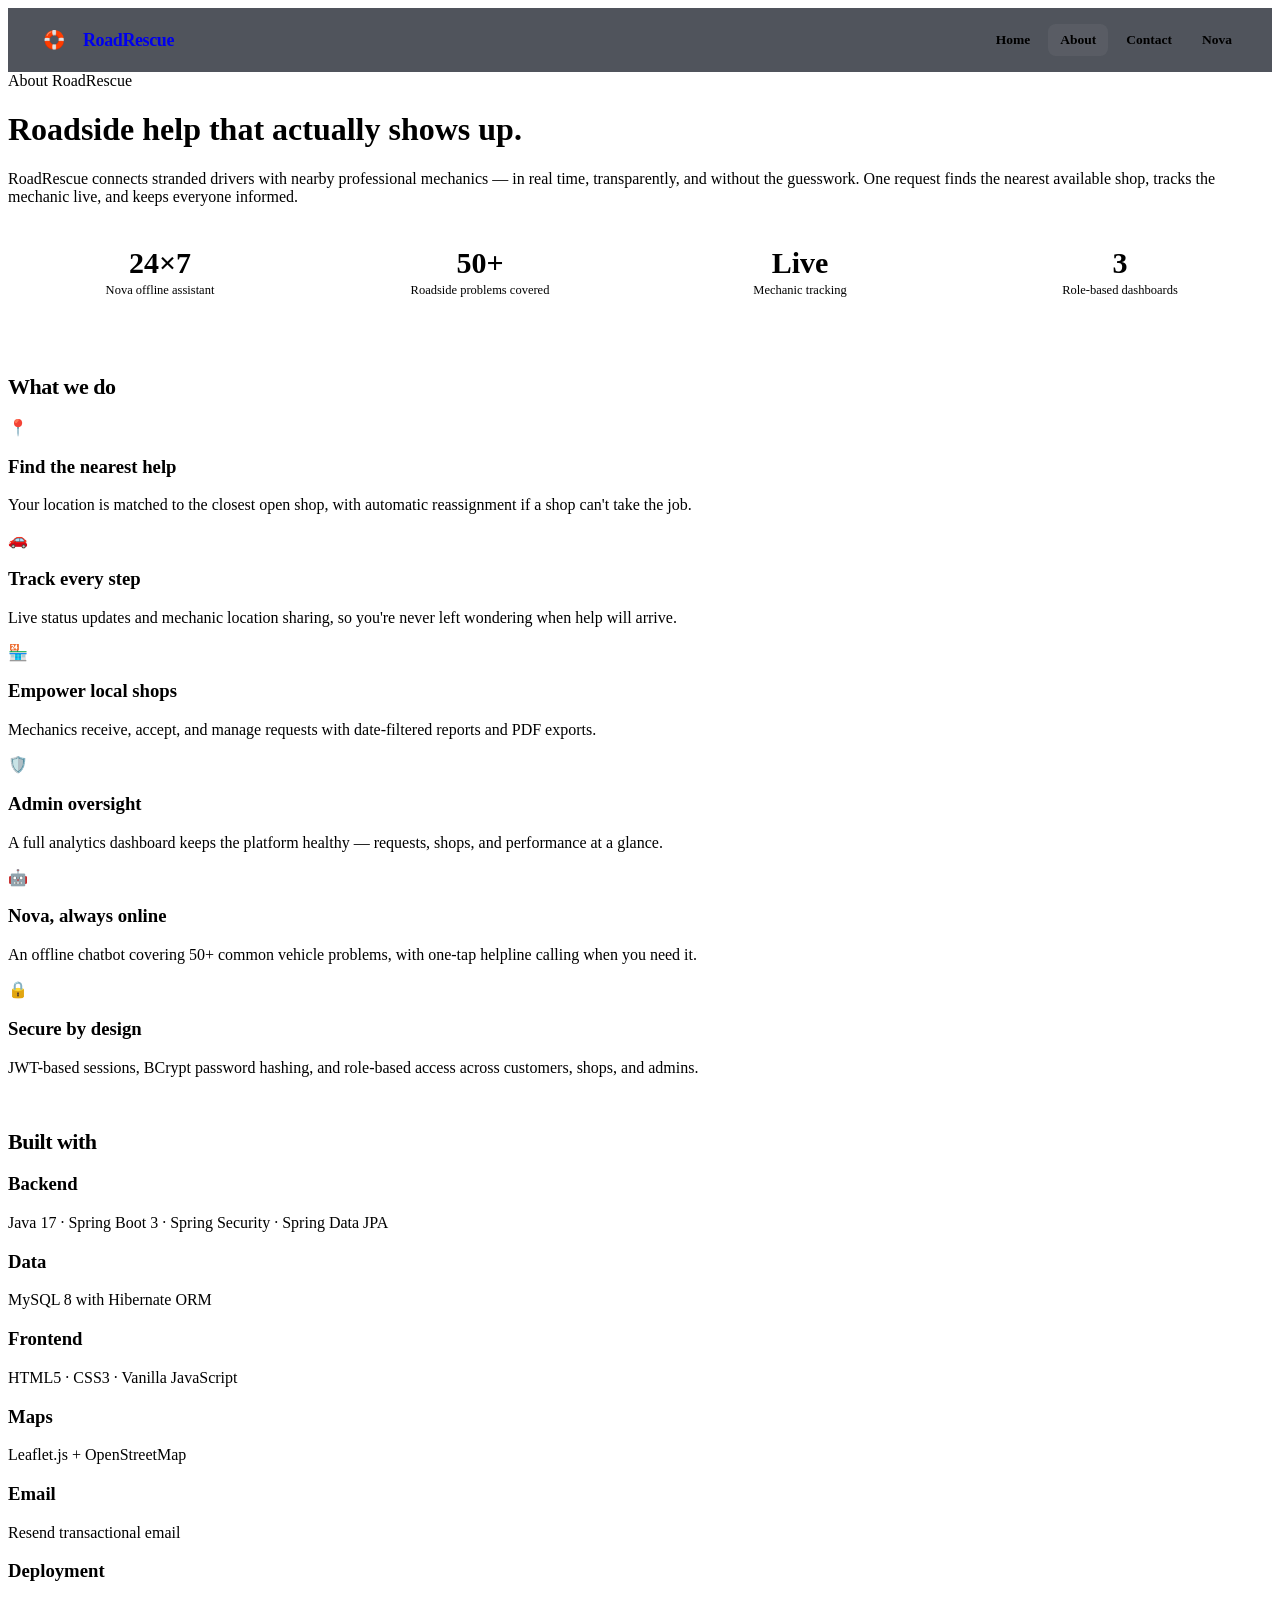
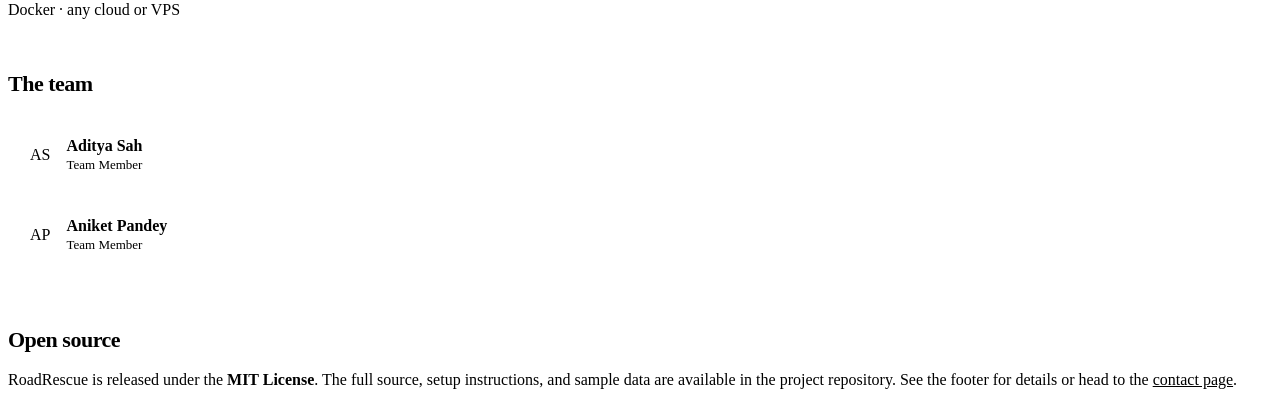
==== src/main/resources/static/about.html @ f77be37e "feat: add about and contact pages" ====
<!DOCTYPE html>
<html lang="en">
<head>
<meta charset="UTF-8">
<meta name="viewport" content="width=device-width, initial-scale=1.0">
<title>RoadRescue — About</title>
<link href="https://fonts.googleapis.com/css2?family=Sora:wght@300;400;500;600;700;800&family=DM+Sans:wght@300;400;500;600&display=swap" rel="stylesheet">
<link rel="stylesheet" href="assets/css/app.css">
<script src="assets/js/shell.js" defer></script>
<style>
  .rr-topnav {
    position: sticky; top: 0; z-index: 500;
    display: flex; align-items: center; justify-content: space-between;
    padding: 0 28px; height: 64px;
    background: rgba(13,18,30,0.72);
    backdrop-filter: blur(16px) saturate(140%);
    border-bottom: 1px solid var(--border-subtle);
  }
  .rr-topnav-brand { display: flex; align-items: center; gap: 11px; text-decoration: none; }
  .rr-topnav-mark {
    width: 36px; height: 36px; border-radius: 10px; display: grid; place-items: center;
    font-size: 18px; background: linear-gradient(135deg, var(--stripe-glow-strong), rgba(20,184,166,0.25));
    border: 1px solid var(--border-accent);
  }
  .rr-topnav-brand span {
    font-family: var(--font-display); font-weight: 800; font-size: 18px;
    color: var(--text-primary); letter-spacing: -0.4px;
  }
  .rr-topnav-nav { display: flex; gap: 6px; align-items: center; }
  .rr-topnav-nav a {
    color: var(--text-secondary); text-decoration: none; font-size: 13.5px;
    font-weight: 600; padding: 8px 12px; border-radius: 8px; transition: all .16s ease;
  }
  .rr-topnav-nav a:hover, .rr-topnav-nav a.active { color: #fff; background: rgba(255,255,255,0.05); }
  .rr-topnav-nav a.active { color: var(--stripe-purple-bright); }
  .rr-section-title {
    font-family: var(--font-display); font-size: 22px; font-weight: 800;
    color: var(--text-primary); margin: 52px 0 18px; letter-spacing: -0.5px;
  }
  .rr-stat-row { display: grid; grid-template-columns: repeat(auto-fit, minmax(150px, 1fr)); gap: 16px; }
  .rr-stat {
    text-align: center; padding: 24px 16px; border-radius: var(--radius-lg);
    background: var(--bg-card); border: 1px solid var(--border-subtle);
  }
  .rr-stat b { display: block; font-family: var(--font-display); font-size: 30px; font-weight: 800; color: var(--stripe-purple-bright); }
  .rr-stat span { font-size: 12.5px; color: var(--text-muted); }
  .rr-team-card {
    display: flex; align-items: center; gap: 16px; padding: 22px;
    background: var(--bg-card); border: 1px solid var(--border-subtle); border-radius: var(--radius-lg);
    transition: transform .28s var(--rr-ease), border-color .28s var(--rr-ease);
  }
  .rr-team-card:hover { transform: translateY(-4px); border-color: var(--border-accent); }
  .rr-team-card .name { font-family: var(--font-display); font-weight: 700; font-size: 16px; color: var(--text-primary); }
  .rr-team-card .role { font-size: 13px; color: var(--text-muted); margin-top: 2px; }
</style>
</head>
<body>
<div class="rr-page">

  <nav class="rr-topnav">
    <a href="index.html" class="rr-topnav-brand">
      <div class="rr-topnav-mark">🛟</div>
      <span>RoadRescue</span>
    </a>
    <div class="rr-topnav-nav">
      <a href="index.html">Home</a>
      <a href="about.html" class="active">About</a>
      <a href="contact.html">Contact</a>
      <a href="nova.html">Nova</a>
    </div>
  </nav>

  <header class="rr-hero">
    <div class="rr-eyebrow">About RoadRescue</div>
    <h1 class="rr-h1">Roadside help that <span>actually shows up.</span></h1>
    <p class="rr-lead">
      RoadRescue connects stranded drivers with nearby professional mechanics —
      in real time, transparently, and without the guesswork. One request finds the
      nearest available shop, tracks the mechanic live, and keeps everyone informed.
    </p>
  </header>

  <div class="rr-wrap">
    <div class="rr-stat-row">
      <div class="rr-stat"><b>24×7</b><span>Nova offline assistant</span></div>
      <div class="rr-stat"><b>50+</b><span>Roadside problems covered</span></div>
      <div class="rr-stat"><b>Live</b><span>Mechanic tracking</span></div>
      <div class="rr-stat"><b>3</b><span>Role-based dashboards</span></div>
    </div>

    <h2 class="rr-section-title">What we do</h2>
    <div class="rr-grid">
      <div class="rr-tile">
        <div class="ic">📍</div>
        <h3>Find the nearest help</h3>
        <p>Your location is matched to the closest open shop, with automatic reassignment if a shop can't take the job.</p>
      </div>
      <div class="rr-tile">
        <div class="ic">🚗</div>
        <h3>Track every step</h3>
        <p>Live status updates and mechanic location sharing, so you're never left wondering when help will arrive.</p>
      </div>
      <div class="rr-tile">
        <div class="ic">🏪</div>
        <h3>Empower local shops</h3>
        <p>Mechanics receive, accept, and manage requests with date-filtered reports and PDF exports.</p>
      </div>
      <div class="rr-tile">
        <div class="ic">🛡️</div>
        <h3>Admin oversight</h3>
        <p>A full analytics dashboard keeps the platform healthy — requests, shops, and performance at a glance.</p>
      </div>
      <div class="rr-tile">
        <div class="ic">🤖</div>
        <h3>Nova, always online</h3>
        <p>An offline chatbot covering 50+ common vehicle problems, with one-tap helpline calling when you need it.</p>
      </div>
      <div class="rr-tile">
        <div class="ic">🔒</div>
        <h3>Secure by design</h3>
        <p>JWT-based sessions, BCrypt password hashing, and role-based access across customers, shops, and admins.</p>
      </div>
    </div>

    <h2 class="rr-section-title">Built with</h2>
    <div class="rr-grid">
      <div class="rr-tile"><h3>Backend</h3><p>Java 17 · Spring Boot 3 · Spring Security · Spring Data JPA</p></div>
      <div class="rr-tile"><h3>Data</h3><p>MySQL 8 with Hibernate ORM</p></div>
      <div class="rr-tile"><h3>Frontend</h3><p>HTML5 · CSS3 · Vanilla JavaScript</p></div>
      <div class="rr-tile"><h3>Maps</h3><p>Leaflet.js + OpenStreetMap</p></div>
      <div class="rr-tile"><h3>Email</h3><p>Resend transactional email</p></div>
      <div class="rr-tile"><h3>Deployment</h3><p>Docker · any cloud or VPS</p></div>
    </div>

    <h2 class="rr-section-title">The team</h2>
    <div class="rr-grid">
      <div class="rr-team-card">
        <div class="rr-avatar">AS</div>
        <div>
          <div class="name">Aditya Sah</div>
          <div class="role">Team Member</div>
        </div>
      </div>
      <div class="rr-team-card">
        <div class="rr-avatar">AP</div>
        <div>
          <div class="name">Aniket Pandey</div>
          <div class="role">Team Member</div>
        </div>
      </div>
    </div>

    <h2 class="rr-section-title">Open source</h2>
    <p class="rr-lead" style="text-align:left; margin:0;">
      RoadRescue is released under the <strong>MIT License</strong>. The full source,
      setup instructions, and sample data are available in the project repository.
      See the footer for details or head to the <a href="contact.html" style="color:var(--stripe-purple-bright);">contact page</a>.
    </p>
  </div>

</div>
</body>
</html>
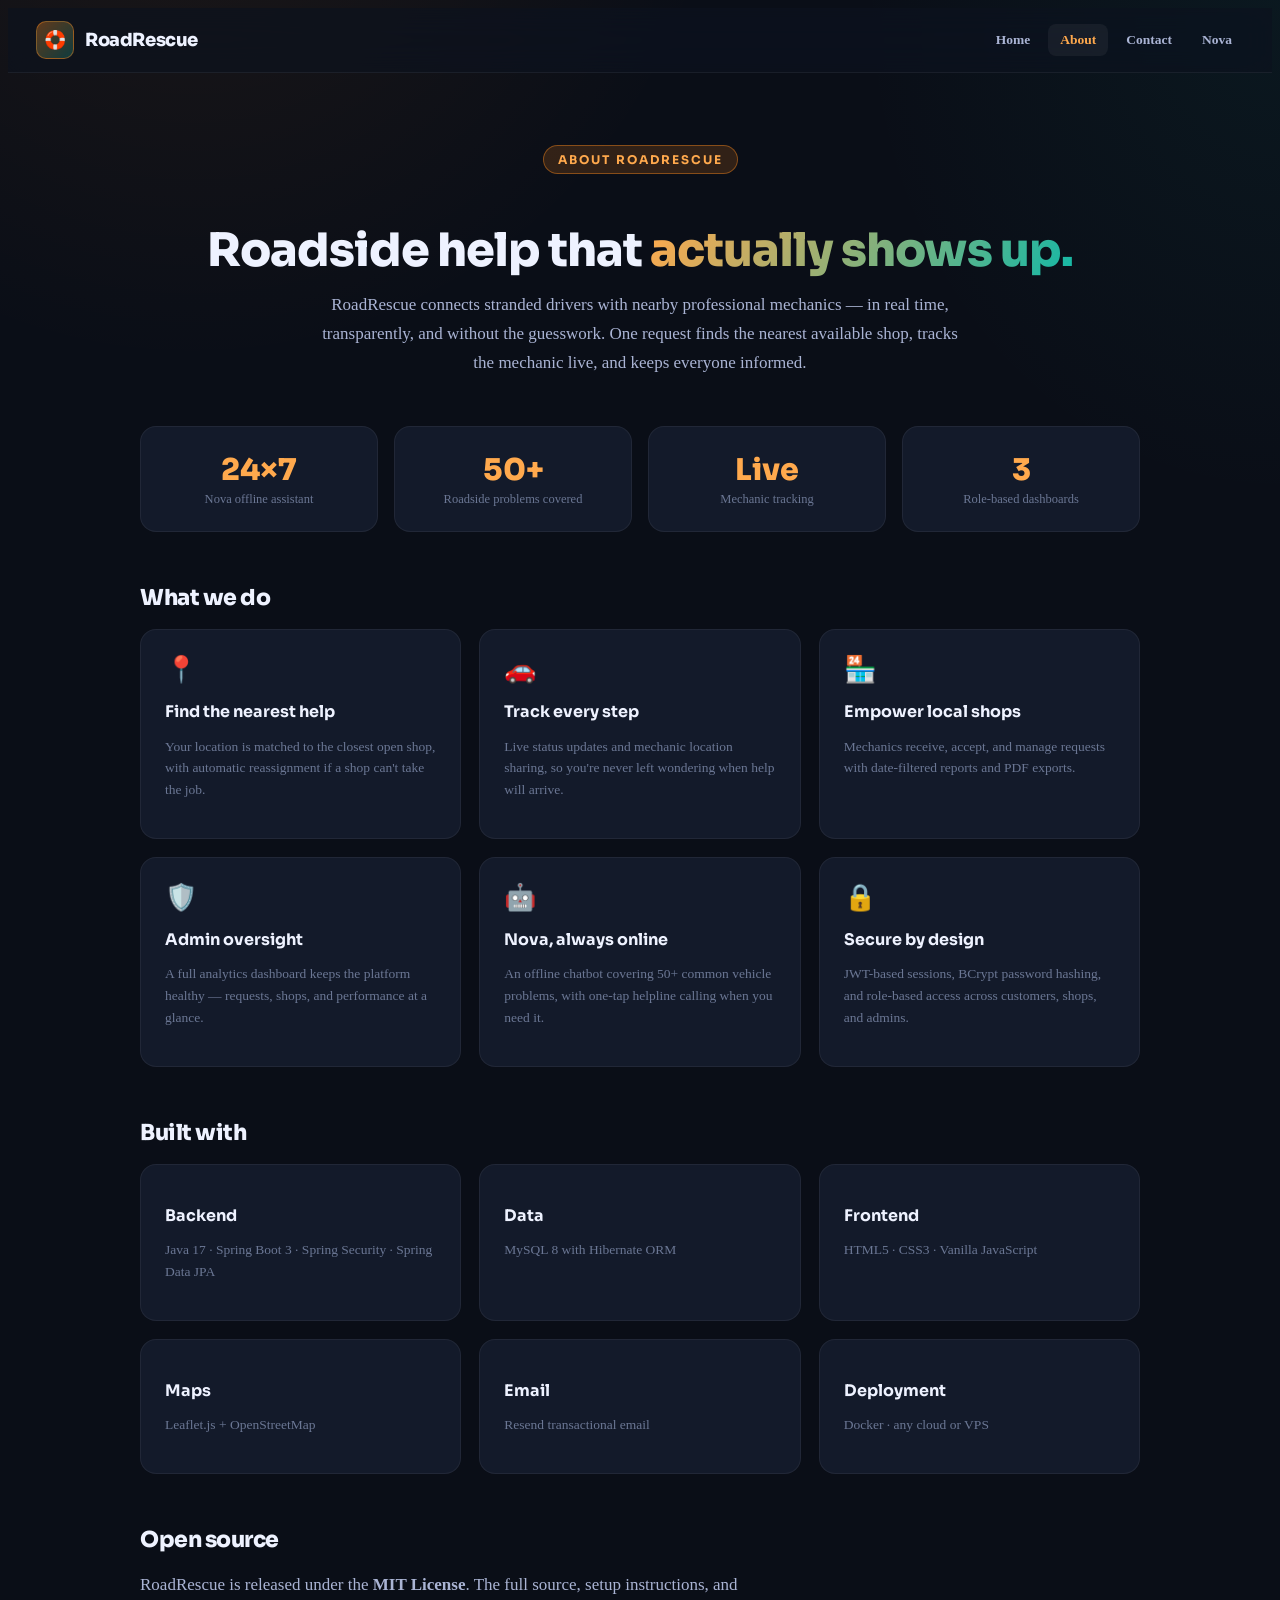
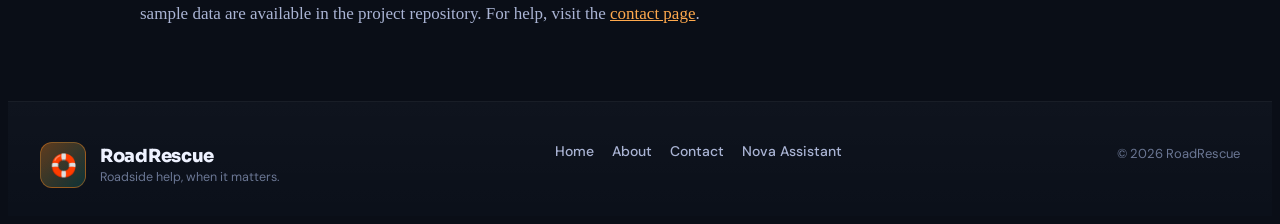
==== commit a125659d: "Initial commit" ====
--- a/src/main/resources/static/about.html
+++ b/src/main/resources/static/about.html
@@ -132,29 +132,11 @@
       <div class="rr-tile"><h3>Deployment</h3><p>Docker · any cloud or VPS</p></div>
     </div>
 
-    <h2 class="rr-section-title">The team</h2>
-    <div class="rr-grid">
-      <div class="rr-team-card">
-        <div class="rr-avatar">AS</div>
-        <div>
-          <div class="name">Aditya Sah</div>
-          <div class="role">Team Member</div>
-        </div>
-      </div>
-      <div class="rr-team-card">
-        <div class="rr-avatar">AP</div>
-        <div>
-          <div class="name">Aniket Pandey</div>
-          <div class="role">Team Member</div>
-        </div>
-      </div>
-    </div>
-
     <h2 class="rr-section-title">Open source</h2>
     <p class="rr-lead" style="text-align:left; margin:0;">
       RoadRescue is released under the <strong>MIT License</strong>. The full source,
       setup instructions, and sample data are available in the project repository.
-      See the footer for details or head to the <a href="contact.html" style="color:var(--stripe-purple-bright);">contact page</a>.
+      For help, visit the <a href="contact.html" style="color:var(--stripe-purple-bright);">contact page</a>.
     </p>
   </div>
 
--- a/src/main/resources/static/assets/css/app.css
+++ b/src/main/resources/static/assets/css/app.css
@@ -0,0 +1,461 @@
+/* =====================================================================
+   RoadRescue — Shared Design System
+   "Rescue Signal" theme: deep ink base + signal amber + teal.
+   Loaded after each page's inline <style>, so equal-specificity rules
+   here win. It remaps the legacy CSS variable names so every existing
+   page re-themes without touching its markup.
+   ===================================================================== */
+
+:root {
+  /* ── Surfaces ─────────────────────────────────────────── */
+  --bg-void:      #0a0e17;
+  --bg-deep:      #0e1420;
+  --bg-card:      #131a2a;
+  --bg-surface:   #182136;
+  --bg-raised:    #1e2942;
+  --bg-dark:      #0c111c;
+  --card-bg:      #131a2a;
+
+  /* ── Brand: signal amber (remaps the old purple names) ── */
+  --stripe-purple:        #ff8a1e;
+  --stripe-purple-bright: #ffa94d;
+  --stripe-indigo:        #e06e00;
+  --stripe-violet:        #e06e00;
+  --stripe-glow:          rgba(255, 138, 30, 0.16);
+  --stripe-glow-strong:   rgba(255, 138, 30, 0.34);
+
+  /* ── Secondary accent: teal ───────────────────────────── */
+  --accent-cyan:    #14b8a6;
+  --accent-emerald: #22c55e;
+  --accent-rose:    #f43f5e;
+
+  /* ── Text ─────────────────────────────────────────────── */
+  --text-primary:   #eef2ff;
+  --text-main:      #e6ebf8;
+  --text-secondary: #aab4d4;
+  --text-muted:     #6b7794;
+  --text-faint:     #3a4358;
+
+  /* ── Borders ──────────────────────────────────────────── */
+  --border-subtle:  rgba(255, 255, 255, 0.06);
+  --border-medium:  rgba(255, 255, 255, 0.11);
+  --border-accent:  rgba(255, 138, 30, 0.42);
+  --border:         rgba(255, 255, 255, 0.08);
+
+  /* ── Semantic (remaps legacy names) ───────────────────── */
+  --primary:       #ff8a1e;
+  --primary-hover: #ffa94d;
+  --primary-light: #ff8a1e;
+  --success:       #22c55e;
+  --error:         #f43f5e;
+  --warning:       #f59e0b;
+  --info:          #38bdf8;
+
+  /* ── Type ─────────────────────────────────────────────── */
+  --font-display: 'Sora', system-ui, sans-serif;
+  --font-body:    'DM Sans', system-ui, sans-serif;
+  --font:         'DM Sans', system-ui, sans-serif;
+
+  /* ── Radii ────────────────────────────────────────────── */
+  --radius-sm: 8px;
+  --radius-md: 12px;
+  --radius-lg: 16px;
+  --radius-xl: 20px;
+
+  /* ── Motion ───────────────────────────────────────────── */
+  --rr-ease: cubic-bezier(0.22, 1, 0.36, 1);
+  --rr-fast: 160ms;
+  --rr-base: 280ms;
+}
+
+/* ── Base polish ─────────────────────────────────────────── */
+html { scroll-behavior: smooth; }
+
+body {
+  background:
+    radial-gradient(ellipse 70% 50% at 15% -10%, rgba(255,138,30,0.08) 0%, transparent 60%),
+    radial-gradient(ellipse 60% 50% at 100% 0%, rgba(20,184,166,0.06) 0%, transparent 55%),
+    var(--bg-void) !important;
+  color: var(--text-main);
+  -webkit-font-smoothing: antialiased;
+  text-rendering: optimizeLegibility;
+}
+
+::selection { background: var(--stripe-glow-strong); color: #fff; }
+
+*:focus-visible {
+  outline: 2px solid var(--stripe-purple);
+  outline-offset: 2px;
+}
+
+/* Custom scrollbar */
+* { scrollbar-width: thin; scrollbar-color: #2a3550 transparent; }
+*::-webkit-scrollbar { width: 10px; height: 10px; }
+*::-webkit-scrollbar-thumb {
+  background: #2a3550; border-radius: 20px; border: 2px solid transparent;
+  background-clip: content-box;
+}
+*::-webkit-scrollbar-thumb:hover { background: #3a4a6e; background-clip: content-box; }
+
+/* =====================================================================
+   HEADER (existing navbars get a premium glass upgrade)
+   ===================================================================== */
+.navbar {
+  background: rgba(13, 18, 30, 0.72) !important;
+  backdrop-filter: blur(16px) saturate(140%);
+  -webkit-backdrop-filter: blur(16px) saturate(140%);
+  border-bottom: 1px solid var(--border-subtle);
+  position: sticky;
+  top: 0;
+  z-index: 500;
+  transition: box-shadow var(--rr-base) var(--rr-ease), background var(--rr-base) var(--rr-ease);
+}
+.navbar.rr-scrolled {
+  box-shadow: 0 8px 30px rgba(0, 0, 0, 0.45);
+  background: rgba(13, 18, 30, 0.9) !important;
+}
+.navbar .nav-brand img { filter: drop-shadow(0 2px 10px rgba(255,138,30,0.35)); }
+.navbar .btn-logout {
+  border: 1px solid var(--border-medium);
+  background: rgba(255,255,255,0.03);
+  color: var(--text-secondary);
+  transition: all var(--rr-fast) var(--rr-ease);
+}
+.navbar .btn-logout:hover {
+  border-color: var(--border-accent);
+  color: #fff;
+  background: var(--stripe-glow);
+}
+
+/* =====================================================================
+   SIDEBAR (admin / analytics / shops)
+   ===================================================================== */
+.sidebar {
+  background: linear-gradient(180deg, #0e1420 0%, #0b101a 100%) !important;
+  border-right: 1px solid var(--border-subtle);
+}
+.nav-link {
+  transition: all var(--rr-fast) var(--rr-ease);
+  border-radius: var(--radius-sm);
+  position: relative;
+}
+.nav-link:hover { background: rgba(255,255,255,0.04); color: var(--text-primary); }
+.nav-link.active {
+  background: linear-gradient(135deg, var(--stripe-glow), rgba(255,138,30,0.05));
+  color: #fff;
+}
+.nav-link.active::before {
+  content: '';
+  position: absolute; left: 0; top: 50%; transform: translateY(-50%);
+  width: 3px; height: 60%;
+  background: linear-gradient(180deg, var(--stripe-purple-bright), var(--stripe-purple));
+  border-radius: 0 3px 3px 0;
+}
+
+/* =====================================================================
+   CARDS & STATS
+   ===================================================================== */
+.card, .stat-card, .branch-card {
+  background: linear-gradient(180deg, rgba(255,255,255,0.02), rgba(255,255,255,0)) , var(--bg-card) !important;
+  border: 1px solid var(--border-subtle) !important;
+  border-radius: var(--radius-lg) !important;
+  box-shadow: 0 4px 24px rgba(0,0,0,0.25);
+  transition: transform var(--rr-base) var(--rr-ease),
+              box-shadow var(--rr-base) var(--rr-ease),
+              border-color var(--rr-base) var(--rr-ease);
+}
+.card:hover, .stat-card:hover {
+  transform: translateY(-3px);
+  border-color: var(--border-medium) !important;
+  box-shadow: 0 14px 40px rgba(0,0,0,0.4), 0 0 0 1px rgba(255,138,30,0.08);
+}
+.stat-card { position: relative; overflow: hidden; }
+.stat-card::after {
+  content: '';
+  position: absolute; inset: 0;
+  background: radial-gradient(120px 80px at 100% 0%, var(--stripe-glow), transparent 70%);
+  opacity: 0; transition: opacity var(--rr-base) var(--rr-ease);
+  pointer-events: none;
+}
+.stat-card:hover::after { opacity: 1; }
+.stat-value { font-variant-numeric: tabular-nums; }
+
+/* =====================================================================
+   BUTTONS
+   ===================================================================== */
+.btn-primary, .btn-sub, .btn-submit-review, .btn-ok, .btn-confirm, .btn-confirm-loc {
+  background: linear-gradient(135deg, var(--stripe-purple) 0%, var(--stripe-indigo) 100%) !important;
+  box-shadow: 0 6px 20px rgba(255,138,30,0.28), inset 0 1px 0 rgba(255,255,255,0.15) !important;
+  border: none !important;
+  color: #14100a !important;
+  font-weight: 700 !important;
+  transition: transform var(--rr-fast) var(--rr-ease), box-shadow var(--rr-base) var(--rr-ease) !important;
+}
+.btn-primary:hover, .btn-sub:hover, .btn-submit-review:hover, .btn-ok:hover, .btn-confirm:hover {
+  transform: translateY(-1px);
+  box-shadow: 0 10px 30px rgba(255,138,30,0.42), inset 0 1px 0 rgba(255,255,255,0.2) !important;
+}
+.btn-action { transition: all var(--rr-fast) var(--rr-ease); }
+.btn-action:hover { transform: translateY(-1px); }
+
+/* =====================================================================
+   FORM CONTROLS
+   ===================================================================== */
+.input-field, input[type="text"], input[type="tel"], input[type="number"],
+input[type="email"], input[type="password"], select, textarea {
+  transition: border-color var(--rr-fast) var(--rr-ease),
+              box-shadow var(--rr-fast) var(--rr-ease),
+              background var(--rr-fast) var(--rr-ease);
+}
+input:focus, select:focus, textarea:focus, .input-field:focus {
+  border-color: var(--stripe-purple) !important;
+  box-shadow: 0 0 0 3px var(--stripe-glow) !important;
+}
+
+/* =====================================================================
+   TABLES
+   ===================================================================== */
+table { border-collapse: separate; border-spacing: 0; }
+thead th {
+  background: rgba(255,255,255,0.03);
+  color: var(--text-secondary) !important;
+  text-transform: uppercase;
+  letter-spacing: 0.6px;
+  font-size: 11px !important;
+  position: sticky; top: 0; z-index: 2;
+  border-bottom: 1px solid var(--border-medium) !important;
+}
+tbody tr { transition: background var(--rr-fast) var(--rr-ease); }
+tbody tr:hover { background: rgba(255,138,30,0.05) !important; }
+
+/* =====================================================================
+   BADGES
+   ===================================================================== */
+.badge, .bp, .ba, .bc { transition: all var(--rr-fast) var(--rr-ease); }
+.bp { background: rgba(245,158,11,0.14) !important; color: #fbbf24 !important; border: 1px solid rgba(245,158,11,0.3) !important; }
+.ba { background: rgba(20,184,166,0.14) !important; color: #2dd4bf !important; border: 1px solid rgba(20,184,166,0.3) !important; }
+.bc { background: rgba(34,197,94,0.14) !important; color: #4ade80 !important; border: 1px solid rgba(34,197,94,0.3) !important; }
+
+/* =====================================================================
+   FOOTER
+   ===================================================================== */
+.rr-footer {
+  margin-top: auto;
+  background: linear-gradient(180deg, rgba(255,255,255,0.015), transparent), #0b101a;
+  border-top: 1px solid var(--border-subtle);
+  padding: 40px 32px 28px;
+  font-family: var(--font-body);
+  color: var(--text-secondary);
+}
+.rr-footer-inner {
+  max-width: 1200px; margin: 0 auto;
+  display: flex; flex-wrap: wrap; gap: 28px;
+  align-items: flex-start; justify-content: space-between;
+}
+.rr-footer-brand { display: flex; align-items: center; gap: 14px; }
+.rr-footer-logo {
+  width: 44px; height: 44px; border-radius: 12px;
+  display: grid; place-items: center; font-size: 22px;
+  background: linear-gradient(135deg, var(--stripe-glow-strong), rgba(20,184,166,0.2));
+  border: 1px solid var(--border-accent);
+}
+.rr-footer-name {
+  font-family: var(--font-display); font-weight: 800; font-size: 18px;
+  color: var(--text-primary); letter-spacing: -0.3px;
+}
+.rr-footer-tag { font-size: 12.5px; color: var(--text-muted); margin-top: 2px; }
+.rr-footer-links { display: flex; flex-wrap: wrap; gap: 18px; align-items: center; }
+.rr-footer-links a {
+  color: var(--text-secondary); text-decoration: none; font-size: 14px;
+  font-weight: 500; position: relative; transition: color var(--rr-fast) var(--rr-ease);
+}
+.rr-footer-links a::after {
+  content: ''; position: absolute; left: 0; bottom: -3px; height: 1px; width: 0;
+  background: var(--stripe-purple); transition: width var(--rr-base) var(--rr-ease);
+}
+.rr-footer-links a:hover { color: var(--stripe-purple-bright); }
+.rr-footer-links a:hover::after { width: 100%; }
+.rr-footer-meta { text-align: right; font-size: 13px; color: var(--text-muted); line-height: 1.9; }
+.rr-footer-meta strong { color: var(--text-secondary); font-weight: 600; }
+.rr-footer-license {
+  display: inline-block; margin-top: 4px; font-size: 11.5px;
+  padding: 3px 10px; border-radius: 20px;
+  background: rgba(255,255,255,0.03); border: 1px solid var(--border-subtle);
+}
+.rr-footer-compact {
+  margin-top: 28px; padding: 16px 0 0; text-align: center;
+  background: none; border-top: 1px solid var(--border-subtle);
+  font-size: 12px; color: var(--text-muted); line-height: 1.8;
+}
+.rr-footer-compact strong { color: var(--text-secondary); font-weight: 600; }
+.rr-footer-compact a { color: var(--text-secondary); text-decoration: none; }
+.rr-footer-compact a:hover { color: var(--stripe-purple-bright); }
+
+/* Footer nav links injected into top navbars */
+.rr-nav-link {
+  color: var(--text-secondary); text-decoration: none; font-size: 13px;
+  font-weight: 600; padding: 8px 12px; border-radius: 8px;
+  transition: all var(--rr-fast) var(--rr-ease);
+}
+.rr-nav-link:hover { color: #fff; background: rgba(255,255,255,0.05); }
+
+/* =====================================================================
+   MOTION — reveal on scroll
+   ===================================================================== */
+.rr-reveal { opacity: 0; transform: translateY(18px); }
+.rr-reveal.rr-in {
+  animation: rrReveal var(--rr-base) var(--rr-ease) forwards;
+}
+@keyframes rrReveal {
+  to { opacity: 1; transform: translateY(0); }
+}
+
+/* =====================================================================
+   TOASTS
+   ===================================================================== */
+#rr-toast-wrap {
+  position: fixed; right: 20px; bottom: 20px; z-index: 3000;
+  display: flex; flex-direction: column; gap: 10px; align-items: flex-end;
+}
+.rr-toast {
+  min-width: 220px; max-width: 360px;
+  padding: 13px 16px; border-radius: 12px;
+  font-family: var(--font-body); font-size: 13.5px; font-weight: 500;
+  color: var(--text-primary);
+  background: rgba(19, 26, 42, 0.95);
+  border: 1px solid var(--border-medium);
+  box-shadow: 0 16px 44px rgba(0,0,0,0.5);
+  backdrop-filter: blur(12px);
+  animation: rrToastIn var(--rr-base) var(--rr-ease);
+}
+.rr-toast.ok    { border-left: 3px solid var(--success); }
+.rr-toast.err   { border-left: 3px solid var(--error); }
+.rr-toast.info  { border-left: 3px solid var(--info); }
+.rr-toast.out   { animation: rrToastOut 220ms ease forwards; }
+@keyframes rrToastIn  { from { opacity: 0; transform: translateX(24px); } }
+@keyframes rrToastOut { to   { opacity: 0; transform: translateX(24px); } }
+
+/* =====================================================================
+   SCROLL PROGRESS BAR
+   ===================================================================== */
+#rr-progress {
+  position: fixed; top: 0; left: 0; height: 2px; width: 0%;
+  background: linear-gradient(90deg, var(--stripe-purple), var(--accent-cyan));
+  z-index: 4000; transition: width 80ms linear; pointer-events: none;
+}
+
+/* =====================================================================
+   ABOUT / CONTACT (new pages)
+   ===================================================================== */
+.rr-page { min-height: 100vh; display: flex; flex-direction: column; }
+.rr-hero {
+  padding: 72px 32px 48px; max-width: 1000px; margin: 0 auto; width: 100%;
+  text-align: center;
+}
+.rr-eyebrow {
+  display: inline-block; font-family: var(--font-display); font-size: 12px; font-weight: 700;
+  letter-spacing: 2px; text-transform: uppercase; color: var(--stripe-purple-bright);
+  padding: 6px 14px; border-radius: 20px; margin-bottom: 20px;
+  background: var(--stripe-glow); border: 1px solid var(--border-accent);
+}
+.rr-h1 {
+  font-family: var(--font-display); font-size: clamp(30px, 5vw, 46px); font-weight: 800;
+  letter-spacing: -1px; line-height: 1.1; margin-bottom: 16px; color: var(--text-primary);
+}
+.rr-h1 span {
+  background: linear-gradient(120deg, var(--stripe-purple-bright), var(--accent-cyan));
+  -webkit-background-clip: text; background-clip: text; -webkit-text-fill-color: transparent;
+}
+.rr-lead { font-size: 17px; color: var(--text-secondary); line-height: 1.7; max-width: 640px; margin: 0 auto; }
+.rr-wrap { max-width: 1000px; margin: 0 auto; padding: 0 32px 72px; width: 100%; }
+.rr-grid { display: grid; grid-template-columns: repeat(auto-fit, minmax(240px, 1fr)); gap: 18px; }
+.rr-tile {
+  background: var(--bg-card); border: 1px solid var(--border-subtle);
+  border-radius: var(--radius-lg); padding: 24px;
+  transition: transform var(--rr-base) var(--rr-ease), border-color var(--rr-base) var(--rr-ease);
+}
+.rr-tile:hover { transform: translateY(-4px); border-color: var(--border-accent); }
+.rr-tile .ic { font-size: 26px; margin-bottom: 12px; }
+.rr-tile h3 { font-family: var(--font-display); font-size: 16px; margin-bottom: 6px; color: var(--text-primary); }
+.rr-tile p { font-size: 13.5px; color: var(--text-muted); line-height: 1.6; }
+.rr-member { display: flex; align-items: center; gap: 14px; }
+.rr-avatar {
+  width: 52px; height: 52px; border-radius: 14px; flex-shrink: 0;
+  display: grid; place-items: center; font-family: var(--font-display); font-weight: 800; font-size: 18px;
+  background: linear-gradient(135deg, var(--stripe-glow-strong), rgba(20,184,166,0.25));
+  border: 1px solid var(--border-accent); color: #fff;
+}
+.rr-contact form { display: grid; gap: 16px; }
+.rr-contact .row { display: grid; grid-template-columns: 1fr 1fr; gap: 16px; }
+.rr-contact label { font-size: 12px; font-weight: 700; text-transform: uppercase; letter-spacing: 1px; color: var(--text-muted); display: block; margin-bottom: 7px; }
+.rr-contact input, .rr-contact textarea {
+  width: 100%; padding: 12px 14px; border-radius: 10px;
+  background: var(--bg-surface); border: 1px solid var(--border-medium);
+  color: var(--text-primary); font-family: var(--font-body); font-size: 14.5px;
+}
+.rr-contact textarea { min-height: 130px; resize: vertical; }
+
+/* =====================================================================
+   DASHBOARD CENTERING
+   Sidebar pages hug the left edge because .main-content uses
+   margin-left: 260px + max-width. Recenter the content column within
+   the available space while preserving the fixed sidebar.
+   ===================================================================== */
+@media (min-width: 901px) {
+  body:has(.sidebar) .main-content {
+    margin-left: 260px;
+    margin-right: auto;
+    max-width: 1200px;
+    width: 100%;
+  }
+}
+/* Give the content column comfortable, even padding on large screens */
+@media (min-width: 1201px) {
+  .main-content {
+    padding-top: 40px;
+    padding-bottom: 40px;
+  }
+}
+
+/* Customer / shop pages: keep the wrapper centered and breathe */
+.page { margin-left: auto; margin-right: auto; }
+
+/* Nova: constrain the two-column chat surface and center it */
+@media (min-width: 901px) {
+  .page-wrap {
+    max-width: 1200px;
+    margin: 0 auto;
+    width: 100%;
+  }
+}
+
+/* Footer inside a dashboard content column should not be full-bleed */
+.main-content .rr-footer {
+  max-width: 100%;
+  border-radius: var(--radius-lg);
+  margin-top: 40px;
+}
+
+/* =====================================================================
+   RESPONSIVE
+   ===================================================================== */
+@media (max-width: 720px) {
+  .rr-footer { padding: 32px 20px 24px; }
+  .rr-footer-inner { flex-direction: column; }
+  .rr-footer-meta { text-align: left; }
+  .rr-contact .row { grid-template-columns: 1fr; }
+  .rr-wrap, .rr-hero { padding-left: 20px; padding-right: 20px; }
+}
+
+/* =====================================================================
+   REDUCED MOTION
+   ===================================================================== */
+@media (prefers-reduced-motion: reduce) {
+  *, *::before, *::after {
+    animation-duration: 0.001ms !important;
+    animation-iteration-count: 1 !important;
+    transition-duration: 0.001ms !important;
+    scroll-behavior: auto !important;
+  }
+  .rr-reveal { opacity: 1; transform: none; }
+}
